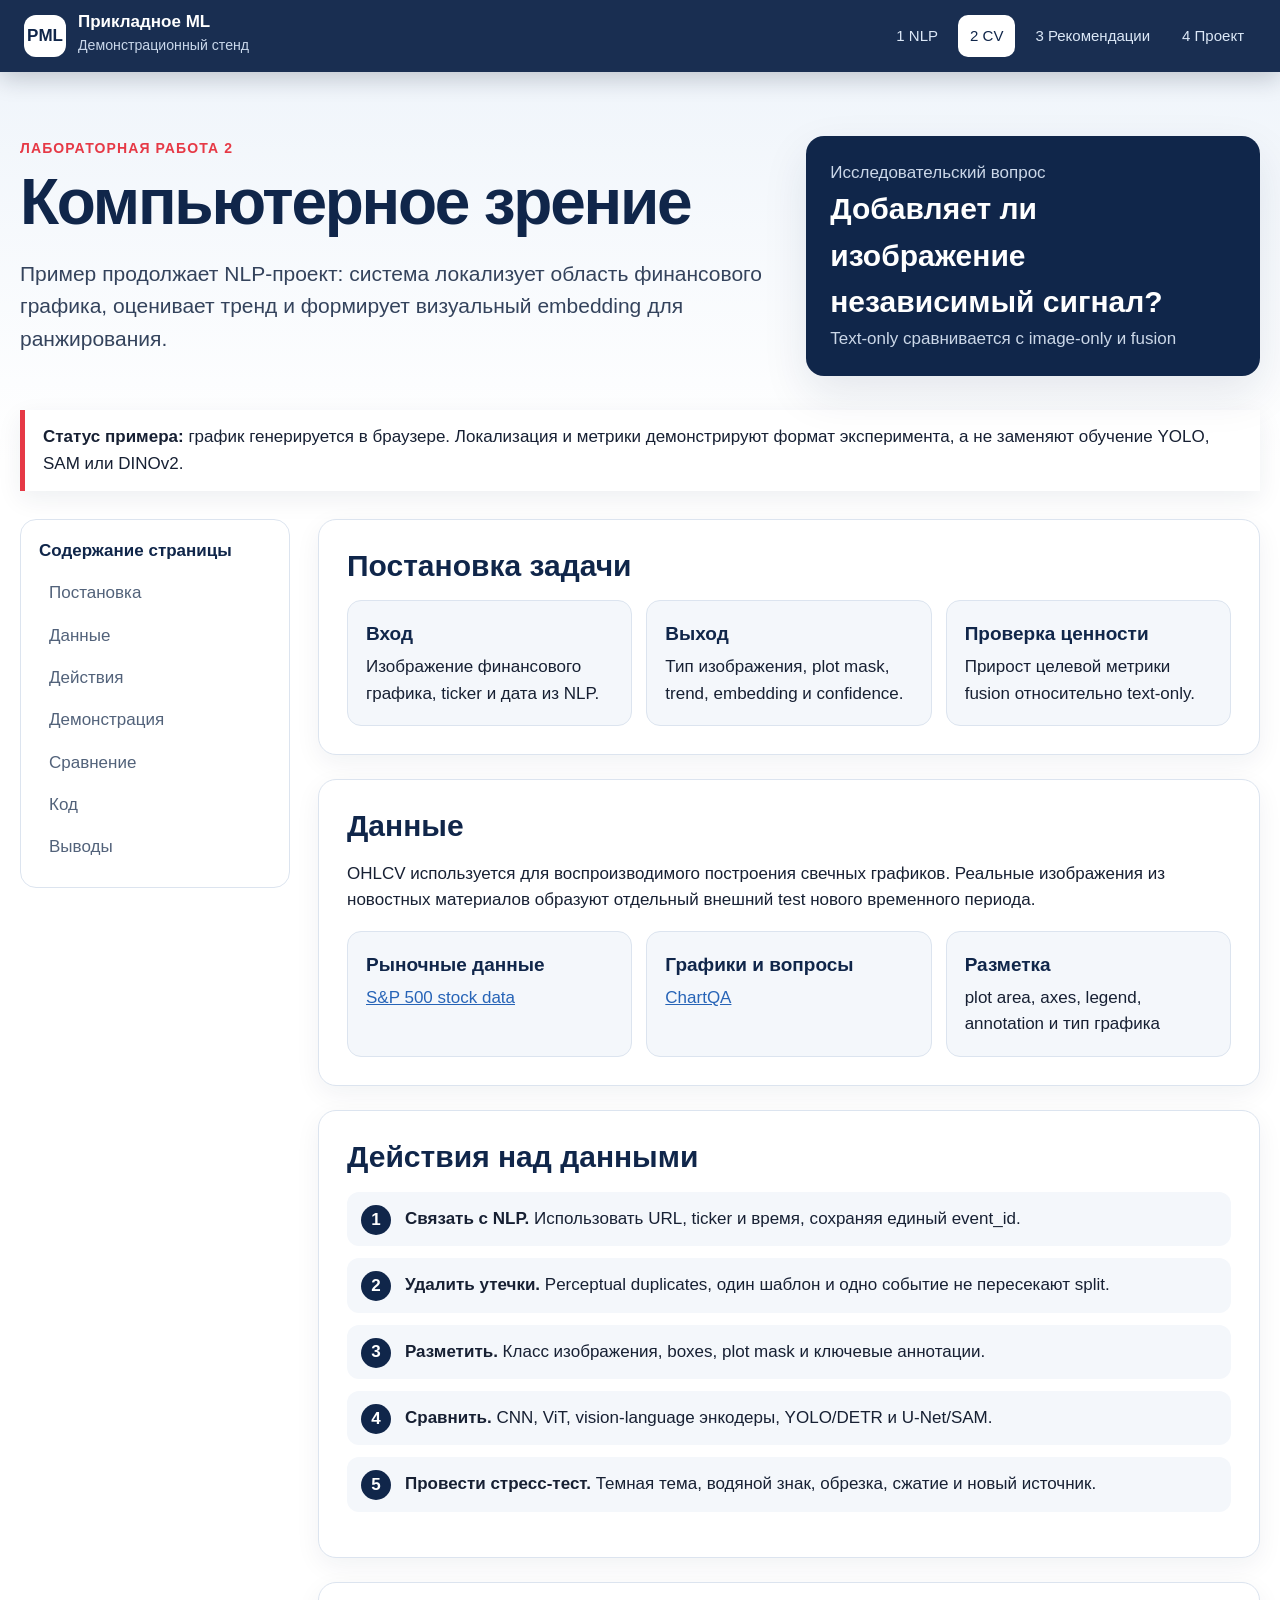
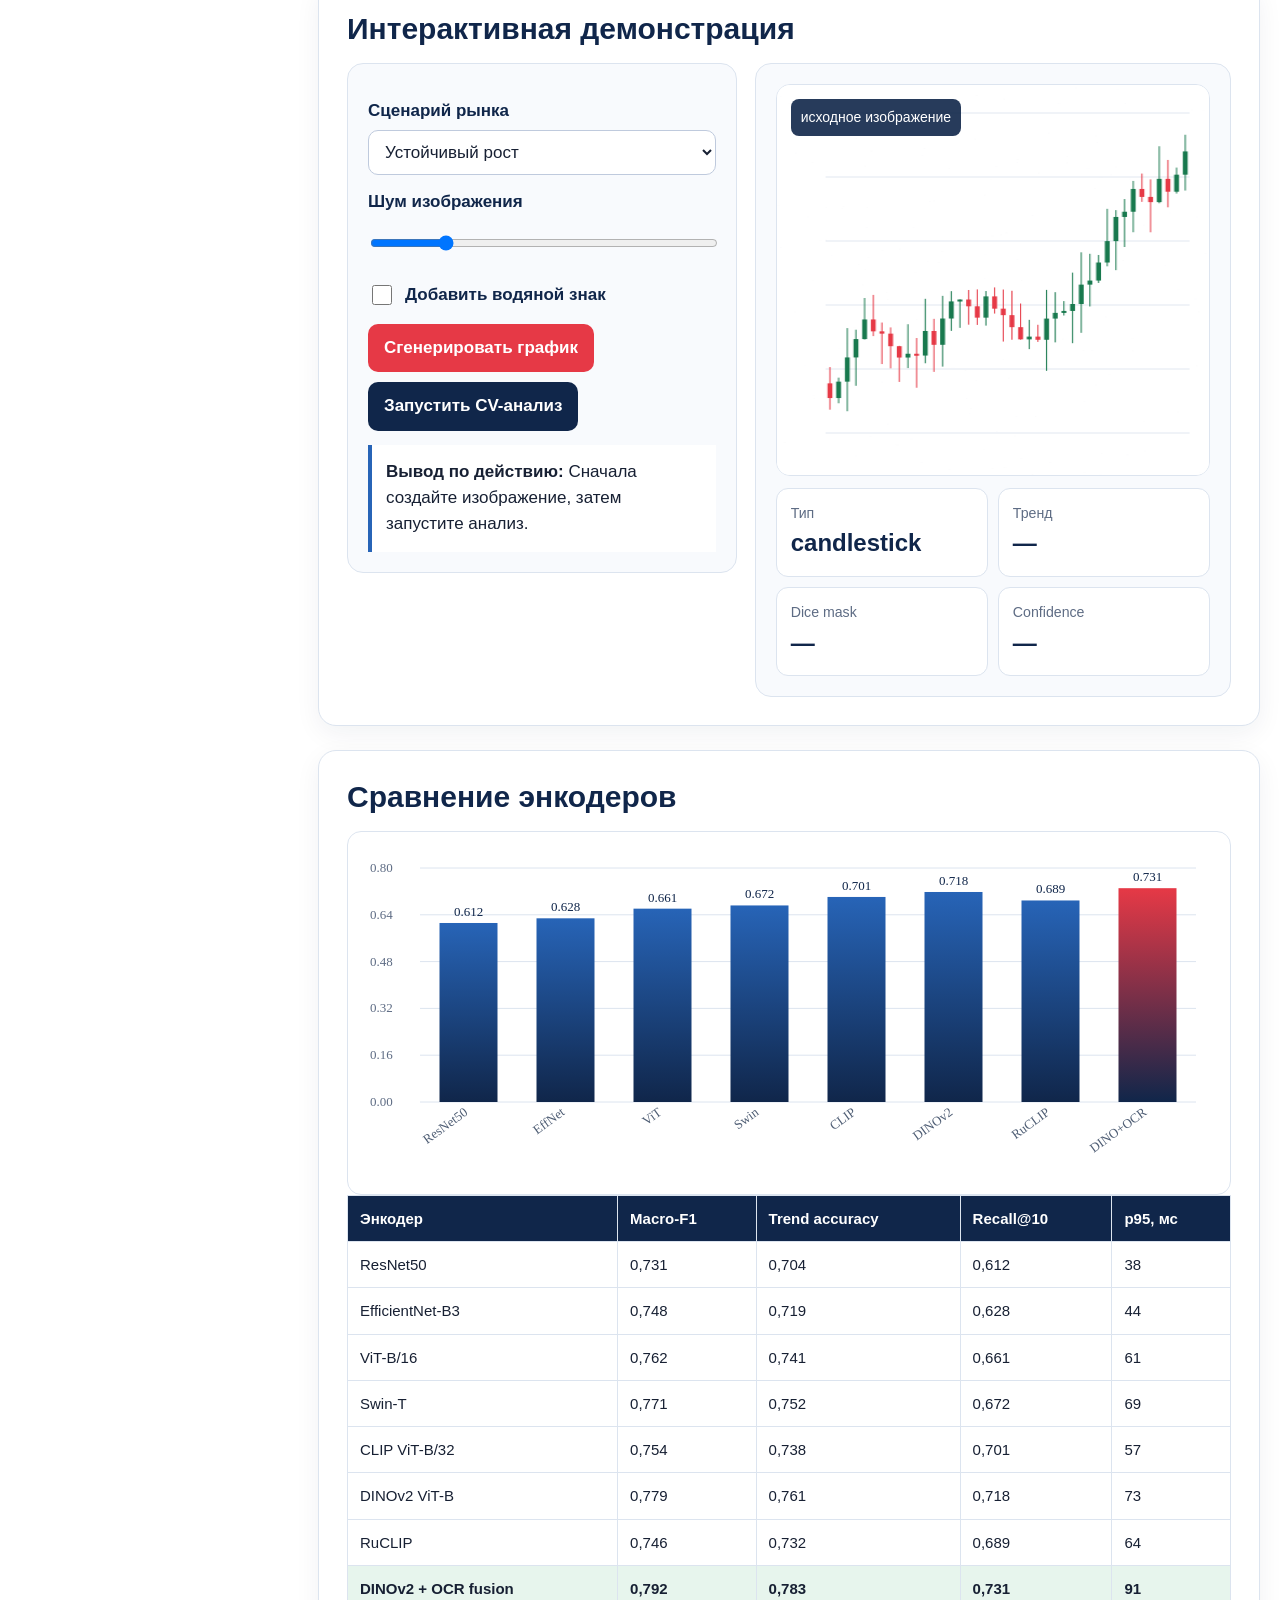
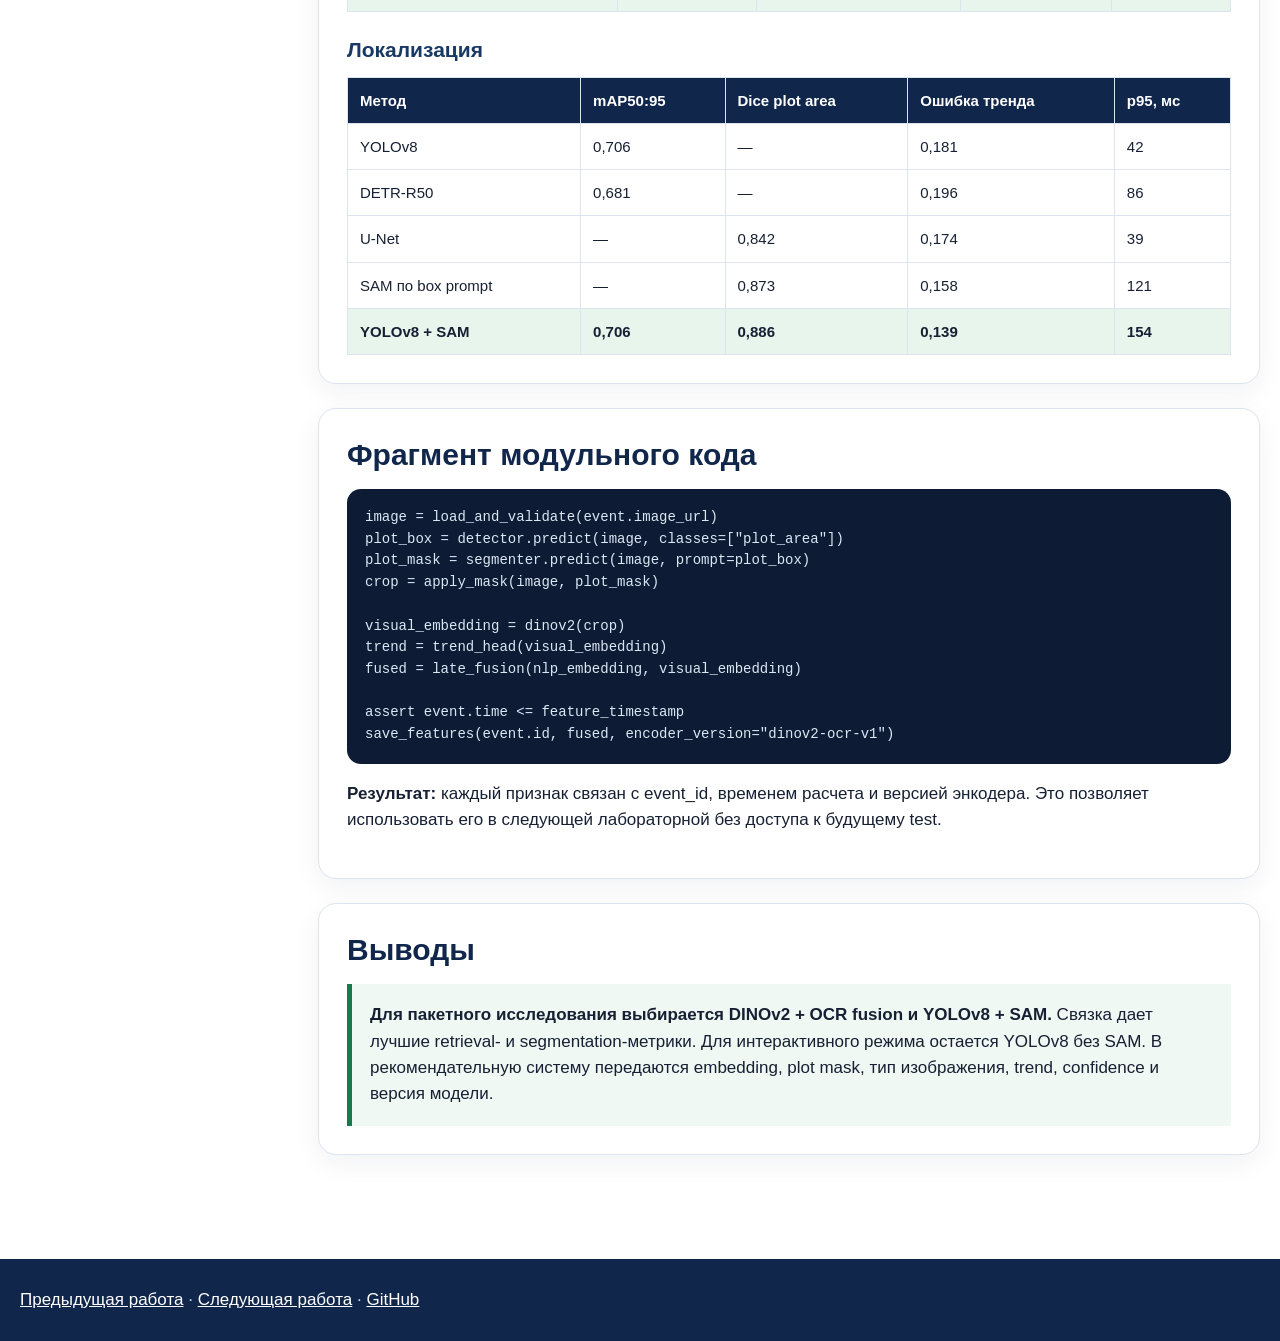
==== lab2-cv.html @ 17f24d62 "Create PML laboratory demos and NLP lecture deck" ====
<!doctype html><html lang="ru"><head><meta charset="utf-8"><meta name="viewport" content="width=device-width,initial-scale=1"><title>Лабораторная работа 2 — компьютерное зрение</title><link rel="icon" href="favicon.svg"><link rel="stylesheet" href="styles.css"></head><body>
<header class="topbar"><a class="brand" href="index.html"><span class="brand-mark">PML</span><span><strong>Прикладное ML</strong><small>Демонстрационный стенд</small></span></a><nav class="nav"><a href="lab1-nlp.html">1 NLP</a><a aria-current="page" href="lab2-cv.html">2 CV</a><a href="lab3-recsys.html">3 Рекомендации</a><a href="lab4-project.html">4 Проект</a></nav></header>
<div class="wrap"><section class="hero"><div><div class="eyebrow">Лабораторная работа 2</div><h1>Компьютерное зрение</h1><p class="lead">Пример продолжает NLP-проект: система локализует область финансового графика, оценивает тренд и формирует визуальный embedding для ранжирования.</p></div><aside class="hero-meta"><span>Исследовательский вопрос</span><b>Добавляет ли изображение независимый сигнал?</b><span>Text-only сравнивается с image-only и fusion</span></aside></section><div class="notice"><b>Статус примера:</b> график генерируется в браузере. Локализация и метрики демонстрируют формат эксперимента, а не заменяют обучение YOLO, SAM или DINOv2.</div>
<div class="page-grid"><aside class="toc"><strong>Содержание страницы</strong><a href="#task">Постановка</a><a href="#data">Данные</a><a href="#actions">Действия</a><a href="#demo">Демонстрация</a><a href="#models">Сравнение</a><a href="#code">Код</a><a href="#conclusion">Выводы</a></aside><main>
<section id="task"><h2>Постановка задачи</h2><div class="cards"><div class="card"><strong>Вход</strong>Изображение финансового графика, ticker и дата из NLP.</div><div class="card"><strong>Выход</strong>Тип изображения, plot mask, trend, embedding и confidence.</div><div class="card"><strong>Проверка ценности</strong>Прирост целевой метрики fusion относительно text-only.</div></div></section>
<section id="data"><h2>Данные</h2><p>OHLCV используется для воспроизводимого построения свечных графиков. Реальные изображения из новостных материалов образуют отдельный внешний test нового временного периода.</p><div class="cards"><div class="card"><strong>Рыночные данные</strong><a href="https://www.kaggle.com/datasets/camnugent/sandp500">S&amp;P 500 stock data</a></div><div class="card"><strong>Графики и вопросы</strong><a href="https://github.com/vis-nlp/ChartQA">ChartQA</a></div><div class="card"><strong>Разметка</strong>plot area, axes, legend, annotation и тип графика</div></div></section>
<section id="actions"><h2>Действия над данными</h2><ol class="step-list"><li><b>Связать с NLP.</b> Использовать URL, ticker и время, сохраняя единый event_id.</li><li><b>Удалить утечки.</b> Perceptual duplicates, один шаблон и одно событие не пересекают split.</li><li><b>Разметить.</b> Класс изображения, boxes, plot mask и ключевые аннотации.</li><li><b>Сравнить.</b> CNN, ViT, vision-language энкодеры, YOLO/DETR и U-Net/SAM.</li><li><b>Провести стресс-тест.</b> Темная тема, водяной знак, обрезка, сжатие и новый источник.</li></ol></section>
<section id="demo"><h2>Интерактивная демонстрация</h2><div class="demo"><div class="control-panel"><label for="chartPattern">Сценарий рынка</label><select id="chartPattern"><option value="bull">Устойчивый рост</option><option value="shock">Новостной шок</option><option value="flat">Боковой рынок</option></select><label for="noise">Шум изображения</label><input id="noise" type="range" min="0" max="100" value="18"><label class="checkline"><input id="watermark" type="checkbox"> Добавить водяной знак</label><div class="button-row"><button class="primary" id="generateChart">Сгенерировать график</button><button class="secondary" id="runVision">Запустить CV-анализ</button></div><div class="explanation"><b>Вывод по действию:</b> <span id="cvActionConclusion">Сначала создайте изображение, затем запустите анализ.</span></div></div><div class="result-panel"><div class="canvas-shell"><canvas id="marketCanvas"></canvas><span class="overlay-note" id="visionStatus">исходное изображение</span></div><div class="result-grid" style="margin-top:12px"><div class="metric"><small>Тип</small><b id="imageType">candlestick</b></div><div class="metric"><small>Тренд</small><b id="trendOut">—</b></div><div class="metric"><small>Dice mask</small><b id="diceOut">—</b></div><div class="metric"><small>Confidence</small><b id="cvConfidence">—</b></div></div></div></div></section>
<section id="models"><h2>Сравнение энкодеров</h2><div class="chart-wrap"><canvas id="cvChart"></canvas></div><div class="table-scroll"><table><thead><tr><th>Энкодер</th><th>Macro-F1</th><th>Trend accuracy</th><th>Recall@10</th><th>p95, мс</th></tr></thead><tbody><tr><td>ResNet50</td><td>0,731</td><td>0,704</td><td>0,612</td><td>38</td></tr><tr><td>EfficientNet-B3</td><td>0,748</td><td>0,719</td><td>0,628</td><td>44</td></tr><tr><td>ViT-B/16</td><td>0,762</td><td>0,741</td><td>0,661</td><td>61</td></tr><tr><td>Swin-T</td><td>0,771</td><td>0,752</td><td>0,672</td><td>69</td></tr><tr><td>CLIP ViT-B/32</td><td>0,754</td><td>0,738</td><td>0,701</td><td>57</td></tr><tr><td>DINOv2 ViT-B</td><td>0,779</td><td>0,761</td><td>0,718</td><td>73</td></tr><tr><td>RuCLIP</td><td>0,746</td><td>0,732</td><td>0,689</td><td>64</td></tr><tr class="best"><td>DINOv2 + OCR fusion</td><td>0,792</td><td>0,783</td><td>0,731</td><td>91</td></tr></tbody></table></div><h3>Локализация</h3><div class="table-scroll"><table><thead><tr><th>Метод</th><th>mAP50:95</th><th>Dice plot area</th><th>Ошибка тренда</th><th>p95, мс</th></tr></thead><tbody><tr><td>YOLOv8</td><td>0,706</td><td>—</td><td>0,181</td><td>42</td></tr><tr><td>DETR-R50</td><td>0,681</td><td>—</td><td>0,196</td><td>86</td></tr><tr><td>U-Net</td><td>—</td><td>0,842</td><td>0,174</td><td>39</td></tr><tr><td>SAM по box prompt</td><td>—</td><td>0,873</td><td>0,158</td><td>121</td></tr><tr class="best"><td>YOLOv8 + SAM</td><td>0,706</td><td>0,886</td><td>0,139</td><td>154</td></tr></tbody></table></div></section>
<section id="code"><h2>Фрагмент модульного кода</h2><pre class="code">image = load_and_validate(event.image_url)
plot_box = detector.predict(image, classes=["plot_area"])
plot_mask = segmenter.predict(image, prompt=plot_box)
crop = apply_mask(image, plot_mask)

visual_embedding = dinov2(crop)
trend = trend_head(visual_embedding)
fused = late_fusion(nlp_embedding, visual_embedding)

assert event.time &lt;= feature_timestamp
save_features(event.id, fused, encoder_version="dinov2-ocr-v1")</pre><p><b>Результат:</b> каждый признак связан с event_id, временем расчета и версией энкодера. Это позволяет использовать его в следующей лабораторной без доступа к будущему test.</p></section>
<section id="conclusion"><h2>Выводы</h2><div class="conclusion"><b>Для пакетного исследования выбирается DINOv2 + OCR fusion и YOLOv8 + SAM.</b> Связка дает лучшие retrieval- и segmentation-метрики. Для интерактивного режима остается YOLOv8 без SAM. В рекомендательную систему передаются embedding, plot mask, тип изображения, trend, confidence и версия модели.</div></section>
</main></div></div><footer class="footer"><a href="lab1-nlp.html">Предыдущая работа</a> · <a href="lab3-recsys.html">Следующая работа</a> · <a href="https://github.com/PetrNikitin20/PML">GitHub</a></footer><script src="common.js"></script><script src="lab2.js"></script></body></html>
---- styles.css ----
:root {
  --navy: #10264a;
  --navy-2: #193965;
  --blue: #2764b7;
  --red: #e63946;
  --ink: #172033;
  --muted: #5e6c84;
  --line: #dce4ef;
  --paper: #ffffff;
  --soft: #f4f7fb;
  --success: #18794e;
  --warning: #a15c00;
  --radius: 18px;
  --shadow: 0 18px 45px rgba(16, 38, 74, .10);
}
* { box-sizing: border-box; }
html { scroll-behavior: smooth; }
body {
  margin: 0;
  color: var(--ink);
  background: linear-gradient(180deg, #edf3fa 0, #fff 460px);
  font-family: "Segoe UI", Arial, sans-serif;
  font-size: 17px;
  line-height: 1.55;
}
a { color: var(--blue); }
button, select, textarea, input { font: inherit; }
.topbar {
  position: sticky; top: 0; z-index: 30;
  display: flex; align-items: center; gap: 24px;
  min-height: 72px; padding: 10px max(24px, calc((100vw - 1240px)/2));
  background: rgba(16, 38, 74, .96); color: #fff;
  box-shadow: 0 6px 24px rgba(7, 21, 43, .22);
  backdrop-filter: blur(10px);
}
.brand { display: flex; align-items: center; gap: 12px; min-width: 230px; color: #fff; text-decoration: none; }
.brand-mark { display:grid; place-items:center; width:42px; height:42px; border-radius:12px; background:#fff; color:var(--navy); font-weight:800; }
.brand strong { display:block; line-height:1.1; }
.brand small { color:#c9d7ea; }
.nav { display:flex; gap:8px; flex-wrap:wrap; margin-left:auto; }
.nav a { color:#dce8f7; text-decoration:none; padding:9px 12px; border-radius:10px; font-size:15px; }
.nav a:hover, .nav a[aria-current="page"] { background:#fff; color:var(--navy); }
.wrap { width:min(1240px, calc(100% - 36px)); margin:0 auto; }
.hero { padding:64px 0 34px; display:grid; grid-template-columns: 1.25fr .75fr; gap:30px; align-items:end; }
.eyebrow { font-size:14px; font-weight:800; color:var(--red); letter-spacing:.08em; text-transform:uppercase; }
h1 { margin:10px 0 16px; color:var(--navy); font-size:clamp(38px, 5vw, 64px); line-height:1.05; letter-spacing:-.035em; }
.lead { max-width:780px; font-size:21px; color:#34435c; }
.hero-meta { background:var(--navy); color:#fff; padding:24px; border-radius:var(--radius); box-shadow:var(--shadow); }
.hero-meta b { display:block; font-size:30px; }
.hero-meta span { color:#cbd7e8; }
.notice { margin:0 0 28px; padding:14px 18px; border-left:5px solid var(--red); background:#fff; box-shadow:0 8px 24px rgba(16,38,74,.07); }
.page-grid { display:grid; grid-template-columns: 270px minmax(0,1fr); gap:28px; align-items:start; padding-bottom:80px; }
.toc { position:sticky; top:94px; padding:18px; background:#fff; border:1px solid var(--line); border-radius:16px; }
.toc strong { display:block; margin-bottom:8px; color:var(--navy); }
.toc a { display:block; padding:8px 10px; color:#52627a; text-decoration:none; border-radius:8px; }
.toc a:hover { background:var(--soft); color:var(--navy); }
main section { scroll-margin-top:94px; margin-bottom:24px; padding:28px; background:var(--paper); border:1px solid var(--line); border-radius:var(--radius); box-shadow:0 8px 26px rgba(16,38,74,.06); }
h2 { margin:0 0 16px; color:var(--navy); font-size:30px; line-height:1.2; }
h3 { margin:22px 0 10px; color:var(--navy-2); font-size:21px; }
.cards { display:grid; grid-template-columns:repeat(3,1fr); gap:14px; }
.card { padding:18px; border:1px solid var(--line); border-radius:14px; background:var(--soft); }
.card strong { display:block; margin-bottom:6px; color:var(--navy); font-size:19px; }
.step-list { counter-reset:step; display:grid; gap:12px; padding:0; list-style:none; }
.step-list li { position:relative; padding:14px 14px 14px 58px; background:var(--soft); border-radius:12px; }
.step-list li::before { counter-increment:step; content:counter(step); position:absolute; left:14px; top:13px; width:30px; height:30px; border-radius:50%; display:grid; place-items:center; background:var(--navy); color:#fff; font-weight:800; }
.demo { display:grid; grid-template-columns: .9fr 1.1fr; gap:18px; align-items:start; }
.control-panel, .result-panel { padding:20px; border-radius:16px; border:1px solid var(--line); background:#f8fafd; }
label { display:block; margin:14px 0 6px; color:var(--navy); font-weight:700; }
textarea, select, input[type="number"], input[type="range"] { width:100%; padding:11px 12px; border:1px solid #bfcadd; border-radius:10px; background:#fff; color:var(--ink); }
textarea { min-height:150px; resize:vertical; }
.button-row { display:flex; gap:10px; flex-wrap:wrap; margin-top:16px; }
button, .button { border:0; border-radius:10px; padding:11px 16px; cursor:pointer; text-decoration:none; font-weight:750; }
.primary { background:var(--red); color:#fff; }
.secondary { background:var(--navy); color:#fff; }
.ghost { background:#e8eef7; color:var(--navy); }
button:hover { filter:brightness(.96); transform:translateY(-1px); }
.result-grid { display:grid; grid-template-columns:repeat(2,1fr); gap:10px; }
.metric { padding:14px; border-radius:12px; background:#fff; border:1px solid var(--line); }
.metric small { display:block; color:var(--muted); }
.metric b { font-size:24px; color:var(--navy); }
.tag { display:inline-block; padding:4px 9px; margin:3px 4px 3px 0; border-radius:999px; background:#dfeaf8; color:#183b6b; font-size:14px; font-weight:700; }
.tag.positive { background:#dff4e8; color:#176b47; }
.tag.negative { background:#fde4e6; color:#a42632; }
.tag.neutral { background:#eceff4; color:#566071; }
.explanation { margin-top:14px; padding:14px; border-left:4px solid var(--blue); background:#fff; }
.chart-wrap { position:relative; min-height:320px; padding:16px; border:1px solid var(--line); border-radius:14px; background:#fff; overflow:hidden; }
canvas { display:block; width:100%; height:auto; }
.table-scroll { overflow-x:auto; }
table { width:100%; border-collapse:collapse; background:#fff; font-size:15px; }
th, td { padding:11px 12px; border:1px solid var(--line); text-align:left; vertical-align:middle; }
th { background:var(--navy); color:#fff; }
tr.best td { background:#e7f5ed; font-weight:700; }
.code { overflow:auto; padding:18px; border-radius:14px; background:#0d1c34; color:#dce7f5; font:14px/1.55 Consolas, monospace; white-space:pre; }
.pipeline { display:grid; grid-template-columns:repeat(4,1fr); gap:12px; }
.pipe-node { position:relative; padding:18px; border-radius:14px; background:#eaf1fa; border:1px solid #cddbef; color:var(--navy); }
.pipe-node + .pipe-node::before { content:""; position:absolute; left:-13px; top:50%; width:13px; height:2px; background:var(--red); }
.score-bar { margin:12px 0; }
.score-row { display:flex; justify-content:space-between; gap:12px; font-size:14px; }
.bar { height:12px; border-radius:99px; background:#e2e8f1; overflow:hidden; }
.bar > span { display:block; height:100%; background:linear-gradient(90deg,var(--blue),var(--red)); border-radius:inherit; }
.checkline { display:flex; gap:10px; align-items:center; margin:10px 0; }
.checkline input { width:20px; height:20px; }
.footer { padding:28px max(18px, calc((100vw - 1240px)/2)); background:var(--navy); color:#c9d7ea; }
.footer a { color:#fff; }
.lab-grid { display:grid; grid-template-columns:repeat(2,1fr); gap:18px; padding:36px 0 80px; }
.lab-link { display:block; min-height:240px; padding:28px; border-radius:20px; background:#fff; color:inherit; text-decoration:none; border:1px solid var(--line); box-shadow:var(--shadow); transition:.2s; }
.lab-link:hover { transform:translateY(-4px); border-color:#9eb8da; }
.lab-link .number { color:var(--red); font-size:44px; font-weight:900; }
.lab-link h2 { margin:8px 0; }
.lab-link p { color:var(--muted); }
.legend { display:flex; flex-wrap:wrap; gap:12px; margin:10px 0; font-size:14px; color:var(--muted); }
.legend span::before { content:""; display:inline-block; width:10px; height:10px; margin-right:6px; border-radius:3px; background:var(--blue); }
.legend .red::before { background:var(--red); }
.legend .gray::before { background:#9aa8ba; }
.canvas-shell { position:relative; border-radius:14px; overflow:hidden; background:#fff; border:1px solid var(--line); }
.canvas-shell canvas { width:100%; }
.overlay-note { position:absolute; left:14px; top:14px; padding:8px 10px; border-radius:8px; background:rgba(16,38,74,.90); color:#fff; font-size:14px; }
.conclusion { padding:18px; border-left:5px solid var(--success); background:#eff8f3; }
@media (max-width: 960px) {
  .hero, .demo, .page-grid { grid-template-columns:1fr; }
  .toc { position:static; }
  .cards, .pipeline { grid-template-columns:1fr 1fr; }
}
@media (max-width: 650px) {
  body { font-size:16px; }
  .topbar { position:static; display:block; }
  .nav { margin-top:10px; }
  .nav a { padding:7px 8px; font-size:14px; }
  .hero { padding-top:36px; }
  .cards, .pipeline, .lab-grid, .result-grid { grid-template-columns:1fr; }
  main section { padding:20px; }
  h2 { font-size:26px; }
}
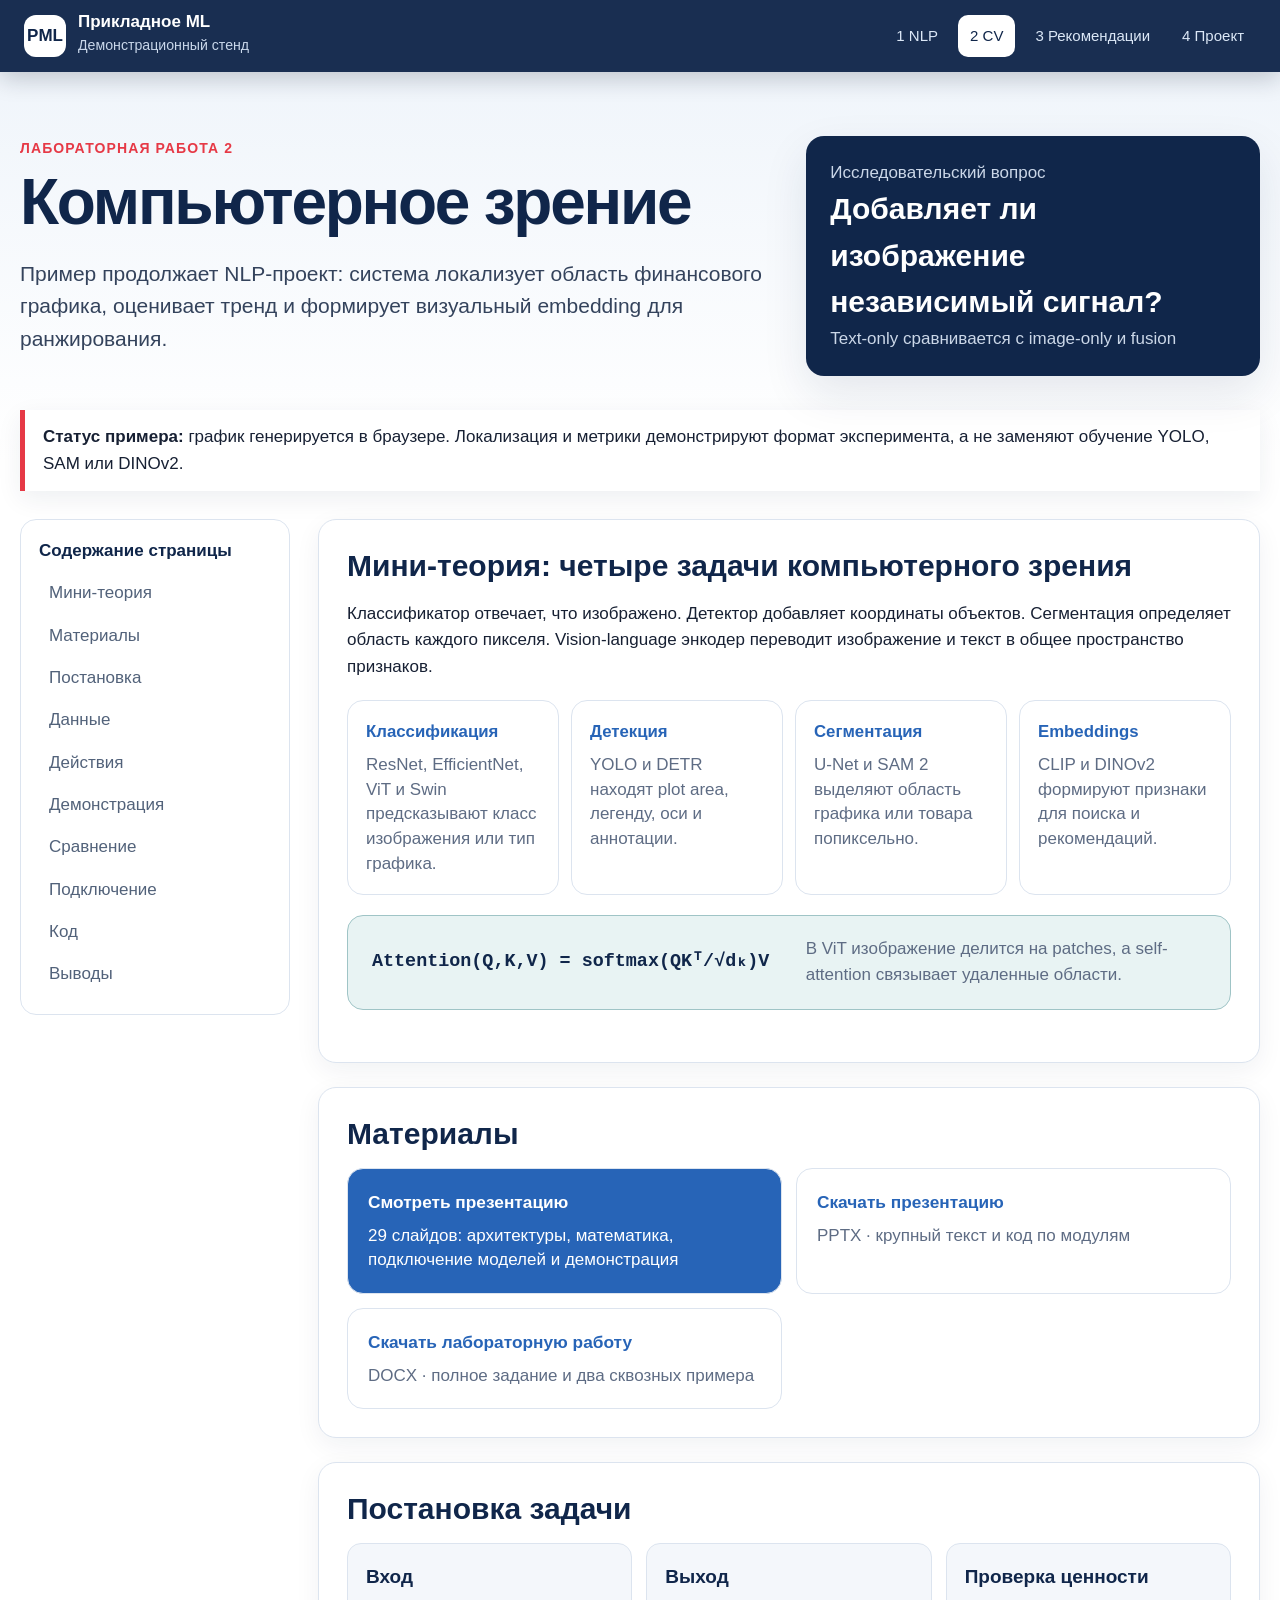
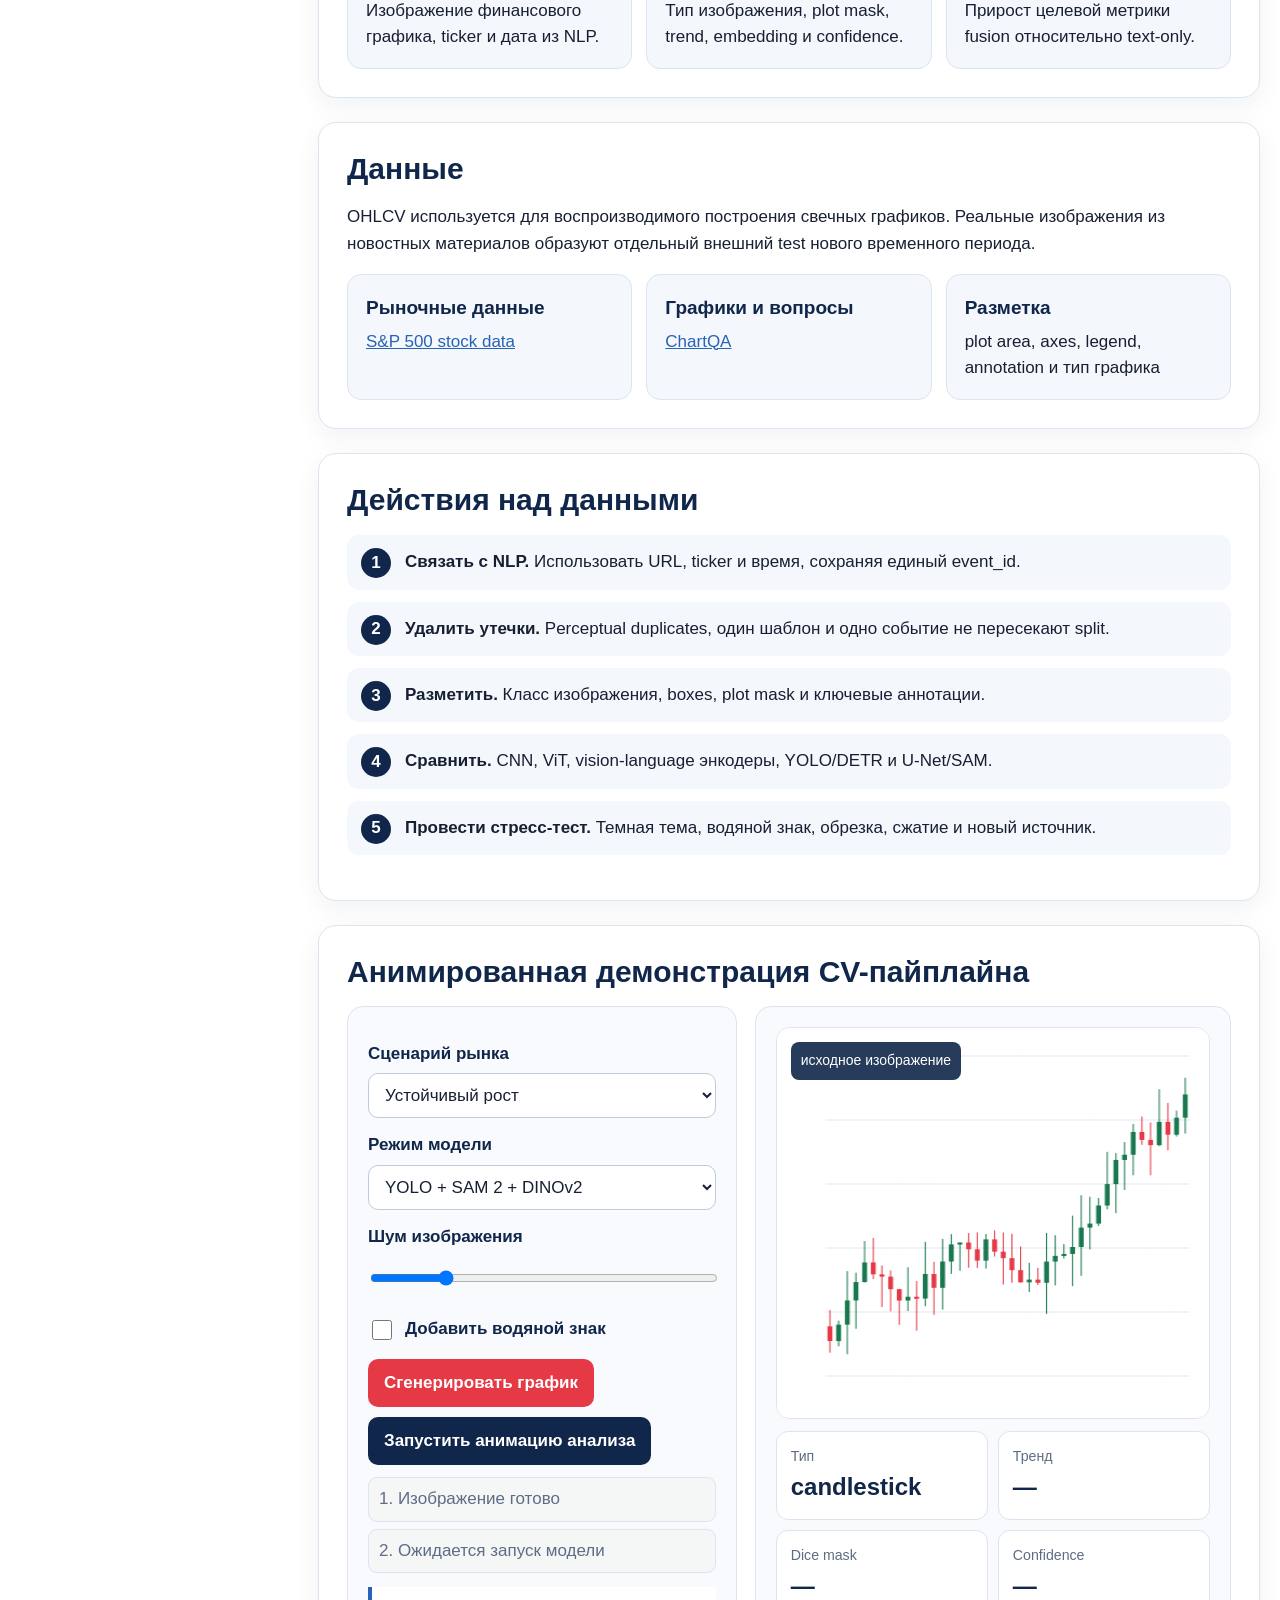
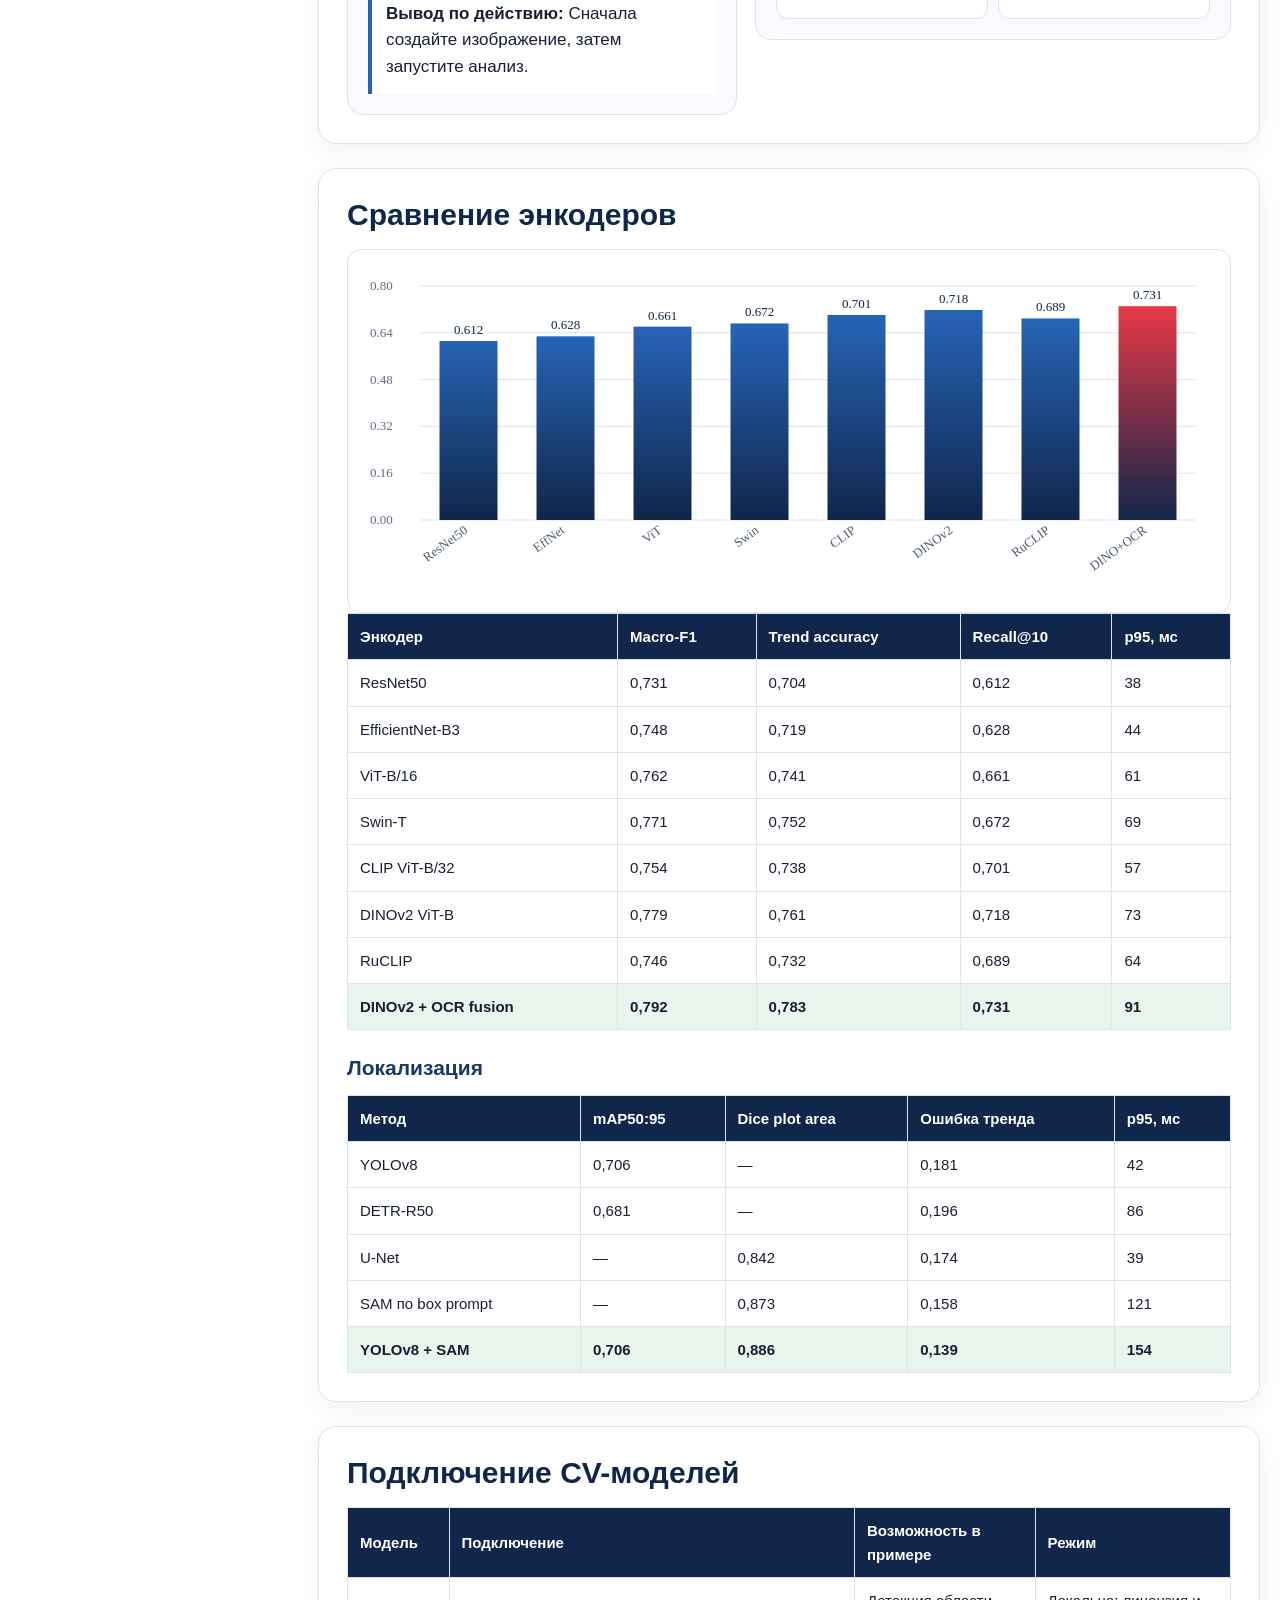
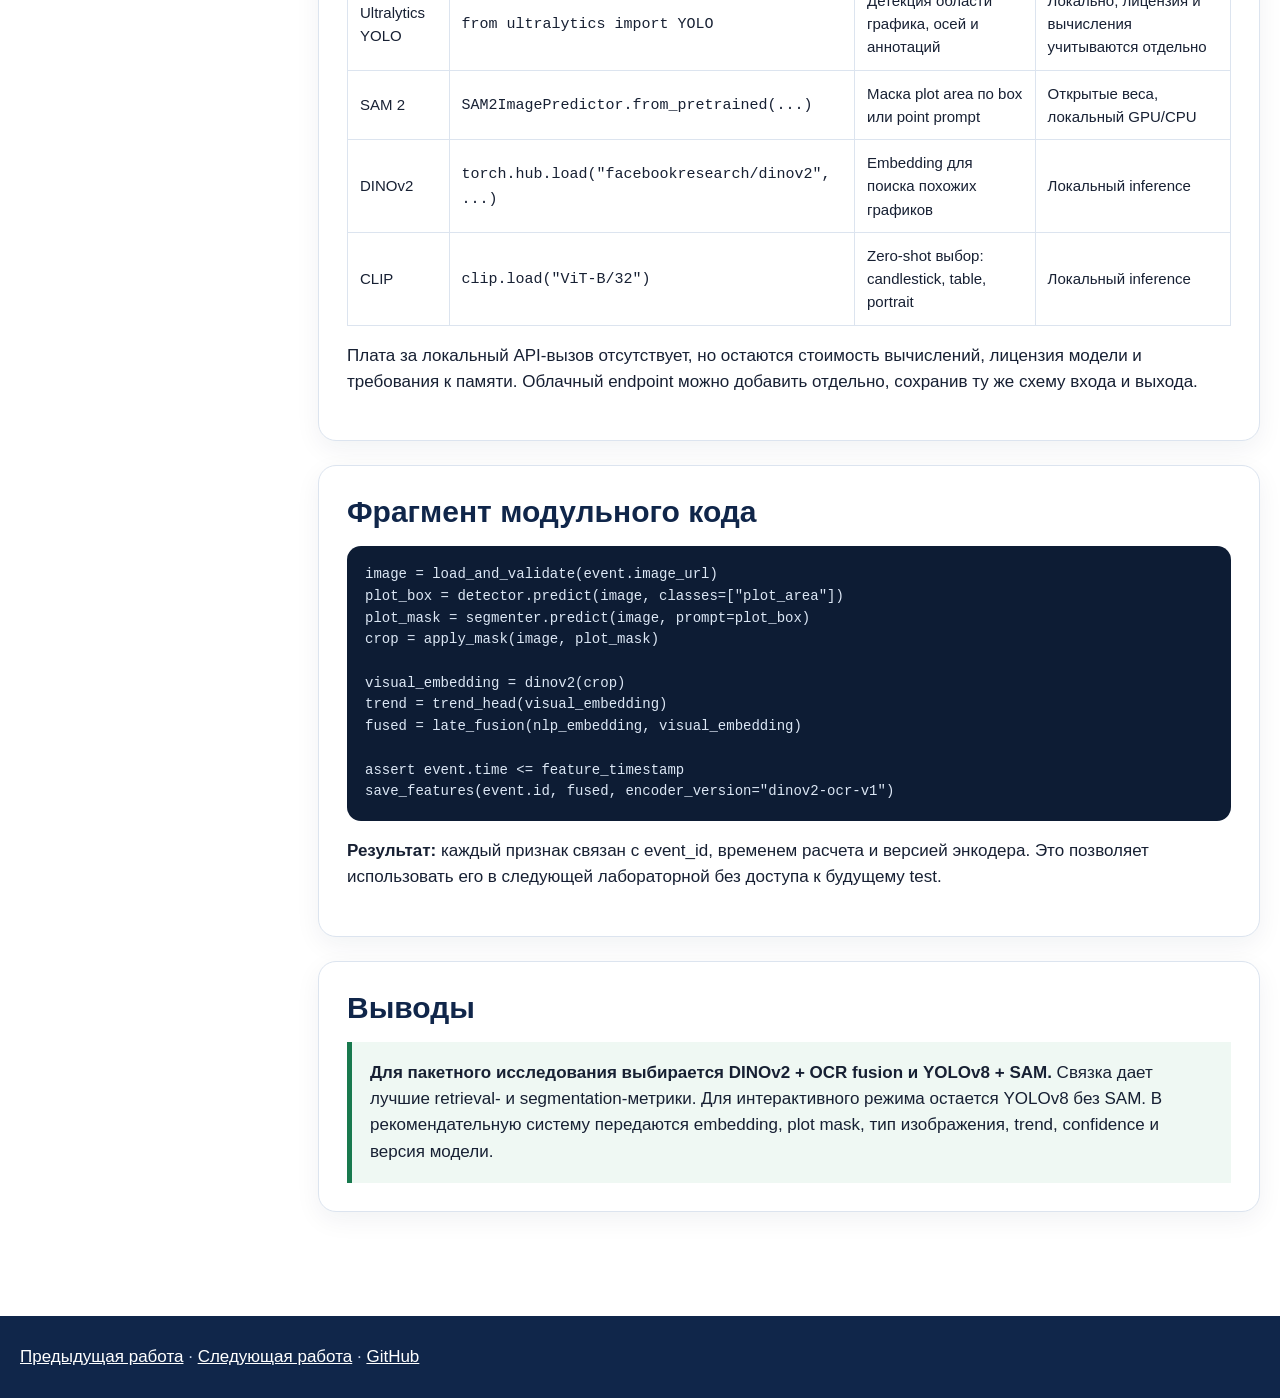
==== commit 167bcbe1: "Add labs 2-4 presentations and interactive materials" ====
--- a/lab2-cv.html
+++ b/lab2-cv.html
@@ -1,12 +1,15 @@
 <!doctype html><html lang="ru"><head><meta charset="utf-8"><meta name="viewport" content="width=device-width,initial-scale=1"><title>Лабораторная работа 2 — компьютерное зрение</title><link rel="icon" href="favicon.svg"><link rel="stylesheet" href="styles.css"></head><body>
 <header class="topbar"><a class="brand" href="index.html"><span class="brand-mark">PML</span><span><strong>Прикладное ML</strong><small>Демонстрационный стенд</small></span></a><nav class="nav"><a href="lab1-nlp.html">1 NLP</a><a aria-current="page" href="lab2-cv.html">2 CV</a><a href="lab3-recsys.html">3 Рекомендации</a><a href="lab4-project.html">4 Проект</a></nav></header>
 <div class="wrap"><section class="hero"><div><div class="eyebrow">Лабораторная работа 2</div><h1>Компьютерное зрение</h1><p class="lead">Пример продолжает NLP-проект: система локализует область финансового графика, оценивает тренд и формирует визуальный embedding для ранжирования.</p></div><aside class="hero-meta"><span>Исследовательский вопрос</span><b>Добавляет ли изображение независимый сигнал?</b><span>Text-only сравнивается с image-only и fusion</span></aside></section><div class="notice"><b>Статус примера:</b> график генерируется в браузере. Локализация и метрики демонстрируют формат эксперимента, а не заменяют обучение YOLO, SAM или DINOv2.</div>
-<div class="page-grid"><aside class="toc"><strong>Содержание страницы</strong><a href="#task">Постановка</a><a href="#data">Данные</a><a href="#actions">Действия</a><a href="#demo">Демонстрация</a><a href="#models">Сравнение</a><a href="#code">Код</a><a href="#conclusion">Выводы</a></aside><main>
+<div class="page-grid"><aside class="toc"><strong>Содержание страницы</strong><a href="#theory">Мини-теория</a><a href="#materials">Материалы</a><a href="#task">Постановка</a><a href="#data">Данные</a><a href="#actions">Действия</a><a href="#demo">Демонстрация</a><a href="#models">Сравнение</a><a href="#connections">Подключение</a><a href="#code">Код</a><a href="#conclusion">Выводы</a></aside><main>
+<section id="theory"><h2>Мини-теория: четыре задачи компьютерного зрения</h2><p>Классификатор отвечает, что изображено. Детектор добавляет координаты объектов. Сегментация определяет область каждого пикселя. Vision-language энкодер переводит изображение и текст в общее пространство признаков.</p><div class="theory-flow"><div><b>Классификация</b><span>ResNet, EfficientNet, ViT и Swin предсказывают класс изображения или тип графика.</span></div><div><b>Детекция</b><span>YOLO и DETR находят plot area, легенду, оси и аннотации.</span></div><div><b>Сегментация</b><span>U-Net и SAM 2 выделяют область графика или товара попиксельно.</span></div><div><b>Embeddings</b><span>CLIP и DINOv2 формируют признаки для поиска и рекомендаций.</span></div></div><div class="formula-card"><code>Attention(Q,K,V) = softmax(QKᵀ/√dₖ)V</code><span>В ViT изображение делится на patches, а self-attention связывает удаленные области.</span></div></section>
+<section id="materials"><h2>Материалы</h2><div class="download-grid"><a class="download-card primary-download" href="presentation.html?deck=cv"><b>Смотреть презентацию</b><span>29 слайдов: архитектуры, математика, подключение моделей и демонстрация</span></a><a class="download-card" href="materials/ПЗМО_Лабораторная_2_CV_теория_модели_демонстрация.pptx" download><b>Скачать презентацию</b><span>PPTX · крупный текст и код по модулям</span></a><a class="download-card" href="materials/Лабораторная_работа_2_Компьютерное_зрение.docx" download><b>Скачать лабораторную работу</b><span>DOCX · полное задание и два сквозных примера</span></a></div></section>
 <section id="task"><h2>Постановка задачи</h2><div class="cards"><div class="card"><strong>Вход</strong>Изображение финансового графика, ticker и дата из NLP.</div><div class="card"><strong>Выход</strong>Тип изображения, plot mask, trend, embedding и confidence.</div><div class="card"><strong>Проверка ценности</strong>Прирост целевой метрики fusion относительно text-only.</div></div></section>
 <section id="data"><h2>Данные</h2><p>OHLCV используется для воспроизводимого построения свечных графиков. Реальные изображения из новостных материалов образуют отдельный внешний test нового временного периода.</p><div class="cards"><div class="card"><strong>Рыночные данные</strong><a href="https://www.kaggle.com/datasets/camnugent/sandp500">S&amp;P 500 stock data</a></div><div class="card"><strong>Графики и вопросы</strong><a href="https://github.com/vis-nlp/ChartQA">ChartQA</a></div><div class="card"><strong>Разметка</strong>plot area, axes, legend, annotation и тип графика</div></div></section>
 <section id="actions"><h2>Действия над данными</h2><ol class="step-list"><li><b>Связать с NLP.</b> Использовать URL, ticker и время, сохраняя единый event_id.</li><li><b>Удалить утечки.</b> Perceptual duplicates, один шаблон и одно событие не пересекают split.</li><li><b>Разметить.</b> Класс изображения, boxes, plot mask и ключевые аннотации.</li><li><b>Сравнить.</b> CNN, ViT, vision-language энкодеры, YOLO/DETR и U-Net/SAM.</li><li><b>Провести стресс-тест.</b> Темная тема, водяной знак, обрезка, сжатие и новый источник.</li></ol></section>
-<section id="demo"><h2>Интерактивная демонстрация</h2><div class="demo"><div class="control-panel"><label for="chartPattern">Сценарий рынка</label><select id="chartPattern"><option value="bull">Устойчивый рост</option><option value="shock">Новостной шок</option><option value="flat">Боковой рынок</option></select><label for="noise">Шум изображения</label><input id="noise" type="range" min="0" max="100" value="18"><label class="checkline"><input id="watermark" type="checkbox"> Добавить водяной знак</label><div class="button-row"><button class="primary" id="generateChart">Сгенерировать график</button><button class="secondary" id="runVision">Запустить CV-анализ</button></div><div class="explanation"><b>Вывод по действию:</b> <span id="cvActionConclusion">Сначала создайте изображение, затем запустите анализ.</span></div></div><div class="result-panel"><div class="canvas-shell"><canvas id="marketCanvas"></canvas><span class="overlay-note" id="visionStatus">исходное изображение</span></div><div class="result-grid" style="margin-top:12px"><div class="metric"><small>Тип</small><b id="imageType">candlestick</b></div><div class="metric"><small>Тренд</small><b id="trendOut">—</b></div><div class="metric"><small>Dice mask</small><b id="diceOut">—</b></div><div class="metric"><small>Confidence</small><b id="cvConfidence">—</b></div></div></div></div></section>
+<section id="demo"><h2>Анимированная демонстрация CV-пайплайна</h2><div class="demo"><div class="control-panel"><label for="chartPattern">Сценарий рынка</label><select id="chartPattern"><option value="bull">Устойчивый рост</option><option value="shock">Новостной шок</option><option value="flat">Боковой рынок</option></select><label for="visionModel">Режим модели</label><select id="visionModel"><option value="pipeline">YOLO + SAM 2 + DINOv2</option><option value="yolo">Только YOLO: детекция</option><option value="sam">SAM 2: сегментация по box prompt</option><option value="clip">CLIP: zero-shot класс</option><option value="dino">DINOv2: embedding и поиск</option></select><label for="noise">Шум изображения</label><input id="noise" type="range" min="0" max="100" value="18"><label class="checkline"><input id="watermark" type="checkbox"> Добавить водяной знак</label><div class="button-row"><button class="primary" id="generateChart">Сгенерировать график</button><button class="secondary" id="runVision">Запустить анимацию анализа</button></div><div class="stage-log" id="visionLog"><span>1. Изображение готово</span><span>2. Ожидается запуск модели</span></div><div class="explanation"><b>Вывод по действию:</b> <span id="cvActionConclusion">Сначала создайте изображение, затем запустите анализ.</span></div></div><div class="result-panel"><div class="canvas-shell cv-animated" id="cvShell"><canvas id="marketCanvas"></canvas><span class="scan-line" aria-hidden="true"></span><span class="vision-box" aria-hidden="true"></span><span class="vision-mask" aria-hidden="true"></span><span class="overlay-note" id="visionStatus">исходное изображение</span></div><div class="result-grid" style="margin-top:12px"><div class="metric"><small>Тип</small><b id="imageType">candlestick</b></div><div class="metric"><small>Тренд</small><b id="trendOut">—</b></div><div class="metric"><small>Dice mask</small><b id="diceOut">—</b></div><div class="metric"><small>Confidence</small><b id="cvConfidence">—</b></div></div></div></div></section>
 <section id="models"><h2>Сравнение энкодеров</h2><div class="chart-wrap"><canvas id="cvChart"></canvas></div><div class="table-scroll"><table><thead><tr><th>Энкодер</th><th>Macro-F1</th><th>Trend accuracy</th><th>Recall@10</th><th>p95, мс</th></tr></thead><tbody><tr><td>ResNet50</td><td>0,731</td><td>0,704</td><td>0,612</td><td>38</td></tr><tr><td>EfficientNet-B3</td><td>0,748</td><td>0,719</td><td>0,628</td><td>44</td></tr><tr><td>ViT-B/16</td><td>0,762</td><td>0,741</td><td>0,661</td><td>61</td></tr><tr><td>Swin-T</td><td>0,771</td><td>0,752</td><td>0,672</td><td>69</td></tr><tr><td>CLIP ViT-B/32</td><td>0,754</td><td>0,738</td><td>0,701</td><td>57</td></tr><tr><td>DINOv2 ViT-B</td><td>0,779</td><td>0,761</td><td>0,718</td><td>73</td></tr><tr><td>RuCLIP</td><td>0,746</td><td>0,732</td><td>0,689</td><td>64</td></tr><tr class="best"><td>DINOv2 + OCR fusion</td><td>0,792</td><td>0,783</td><td>0,731</td><td>91</td></tr></tbody></table></div><h3>Локализация</h3><div class="table-scroll"><table><thead><tr><th>Метод</th><th>mAP50:95</th><th>Dice plot area</th><th>Ошибка тренда</th><th>p95, мс</th></tr></thead><tbody><tr><td>YOLOv8</td><td>0,706</td><td>—</td><td>0,181</td><td>42</td></tr><tr><td>DETR-R50</td><td>0,681</td><td>—</td><td>0,196</td><td>86</td></tr><tr><td>U-Net</td><td>—</td><td>0,842</td><td>0,174</td><td>39</td></tr><tr><td>SAM по box prompt</td><td>—</td><td>0,873</td><td>0,158</td><td>121</td></tr><tr class="best"><td>YOLOv8 + SAM</td><td>0,706</td><td>0,886</td><td>0,139</td><td>154</td></tr></tbody></table></div></section>
+<section id="connections"><h2>Подключение CV-моделей</h2><div class="table-scroll"><table><thead><tr><th>Модель</th><th>Подключение</th><th>Возможность в примере</th><th>Режим</th></tr></thead><tbody><tr><td>Ultralytics YOLO</td><td><code>from ultralytics import YOLO</code></td><td>Детекция области графика, осей и аннотаций</td><td>Локально; лицензия и вычисления учитываются отдельно</td></tr><tr><td>SAM 2</td><td><code>SAM2ImagePredictor.from_pretrained(...)</code></td><td>Маска plot area по box или point prompt</td><td>Открытые веса, локальный GPU/CPU</td></tr><tr><td>DINOv2</td><td><code>torch.hub.load("facebookresearch/dinov2", ...)</code></td><td>Embedding для поиска похожих графиков</td><td>Локальный inference</td></tr><tr><td>CLIP</td><td><code>clip.load("ViT-B/32")</code></td><td>Zero-shot выбор: candlestick, table, portrait</td><td>Локальный inference</td></tr></tbody></table></div><p>Плата за локальный API-вызов отсутствует, но остаются стоимость вычислений, лицензия модели и требования к памяти. Облачный endpoint можно добавить отдельно, сохранив ту же схему входа и выхода.</p></section>
 <section id="code"><h2>Фрагмент модульного кода</h2><pre class="code">image = load_and_validate(event.image_url)
 plot_box = detector.predict(image, classes=["plot_area"])
 plot_mask = segmenter.predict(image, prompt=plot_box)
--- a/styles.css
+++ b/styles.css
@@ -116,10 +116,65 @@
 .canvas-shell canvas { width:100%; }
 .overlay-note { position:absolute; left:14px; top:14px; padding:8px 10px; border-radius:8px; background:rgba(16,38,74,.90); color:#fff; font-size:14px; }
 .conclusion { padding:18px; border-left:5px solid var(--success); background:#eff8f3; }
+.theory-flow { display:grid; grid-template-columns:repeat(4,1fr); gap:12px; margin:20px 0; }
+.theory-flow div { background:var(--paper); border:1px solid var(--line); border-radius:16px; padding:18px; }
+.theory-flow b, .theory-flow span { display:block; }
+.theory-flow b { color:var(--blue); font-size:1.05rem; margin-bottom:8px; }
+.theory-flow span { color:var(--muted); line-height:1.45; }
+.formula-card { display:flex; align-items:center; justify-content:space-between; gap:24px; background:#e8f3f3; border:1px solid #9fc4c6; border-radius:16px; padding:20px 24px; margin:18px 0 24px; }
+.formula-card code { font-size:1.15rem; color:var(--navy); font-weight:700; }
+.formula-card span { max-width:48%; color:var(--muted); }
+.download-grid { display:grid; grid-template-columns:repeat(2,1fr); gap:14px; }
+.formula-box { margin:18px 0 6px; padding:18px 22px; border:1px solid var(--line); border-left:5px solid var(--teal); border-radius:14px; background:#f2f8f8; text-align:center; font:700 1.04rem/1.45 Georgia,"Times New Roman",serif; color:var(--ink); overflow-wrap:anywhere; }
+.stage-log { display:grid; gap:7px; margin:12px 0; }
+.stage-log span { padding:8px 10px; border:1px solid var(--line); border-radius:9px; background:#f5f7f7; color:var(--muted); transition:.25s ease; }
+.stage-log span.active { color:#fff; background:var(--teal); border-color:var(--teal); transform:translateX(4px); box-shadow:0 8px 18px rgba(17,106,110,.18); }
+.cv-animated { position:relative; overflow:hidden; }
+.scan-line,.vision-box,.vision-mask { position:absolute; pointer-events:none; opacity:0; transition:opacity .2s ease; }
+.scan-line { left:5%; right:5%; top:12%; height:3px; border-radius:5px; background:linear-gradient(90deg,transparent,#39d6dc,transparent); box-shadow:0 0 15px #39d6dc; }
+.cv-animated.scanning .scan-line { opacity:1; animation:scanVision 1s linear infinite; }
+.vision-box { inset:12% 5% 14% 10%; border:3px dashed #2764b7; border-radius:10px; }
+.cv-animated.detecting .vision-box,.cv-animated.detected .vision-box,.cv-animated.segmenting .vision-box { opacity:1; animation:boxPulse .8s ease; }
+.vision-mask { inset:12% 5% 14% 10%; border-radius:10px; background:linear-gradient(135deg,rgba(17,106,110,.08),rgba(55,211,167,.33)); mix-blend-mode:multiply; }
+.cv-animated.segmenting .vision-mask { opacity:1; animation:maskFill .9s ease; }
+#ranking.ranking-animated .score-row { animation:rankIn .55s ease both; }
+#ranking.ranking-animated .score-row:nth-child(2){animation-delay:.06s} #ranking.ranking-animated .score-row:nth-child(3){animation-delay:.12s} #ranking.ranking-animated .score-row:nth-child(4){animation-delay:.18s} #ranking.ranking-animated .score-row:nth-child(5){animation-delay:.24s}
+#activePipeline .tag { display:inline-block; animation:tagIn .45s ease both; }
+#activePipeline .tag:nth-child(2){animation-delay:.08s} #activePipeline .tag:nth-child(3){animation-delay:.16s} #activePipeline .tag:nth-child(4){animation-delay:.24s} #activePipeline .tag:nth-child(5){animation-delay:.32s}
+@keyframes scanVision { from{top:12%} to{top:88%} }
+@keyframes boxPulse { 0%{transform:scale(.94);opacity:.2} 65%{transform:scale(1.02)} 100%{transform:scale(1)} }
+@keyframes maskFill { from{clip-path:inset(100% 0 0 0)} to{clip-path:inset(0)} }
+@keyframes rankIn { from{opacity:0;transform:translateY(12px)} to{opacity:1;transform:none} }
+@keyframes tagIn { from{opacity:0;transform:scale(.75)} to{opacity:1;transform:scale(1)} }
+.download-card { display:flex; flex-direction:column; gap:8px; padding:20px; border:1px solid var(--line); border-radius:16px; background:var(--paper); text-decoration:none; color:var(--ink); transition:.2s transform,.2s border-color; }
+.download-card:hover { transform:translateY(-2px); border-color:var(--blue); }
+.download-card b { font-size:1.08rem; color:var(--blue); }
+.download-card span { color:var(--muted); line-height:1.45; }
+.primary-download { background:var(--blue); color:#fff; }
+.primary-download b, .primary-download span { color:#fff; }
+.example-record { display:grid; gap:10px; margin-top:18px; padding:18px; border-left:5px solid var(--success); background:#f1f6e9; border-radius:12px; }
+.example-record code { font-size:.95rem; overflow-wrap:anywhere; }
+.viewer-page { min-height:100vh; }
+.slide-viewer { max-width:1320px; margin:0 auto; padding:28px 34px 60px; }
+.viewer-head { display:flex; align-items:end; justify-content:space-between; gap:20px; margin-bottom:18px; }
+.viewer-head h1 { margin:6px 0 0; font-size:clamp(1.45rem,3vw,2.3rem); }
+.viewer-counter { display:flex; align-items:baseline; gap:6px; color:var(--muted); }
+.viewer-counter b { font-size:2.5rem; color:var(--blue); }
+.slide-stage { position:relative; background:#dfe7e7; border:1px solid var(--line); border-radius:20px; padding:16px; box-shadow:0 20px 55px rgba(20,50,52,.15); }
+.slide-stage img { display:block; width:100%; aspect-ratio:16/9; object-fit:contain; background:#fff; border-radius:10px; }
+.slide-nav { position:absolute; top:50%; transform:translateY(-50%); width:52px; height:72px; border:0; border-radius:14px; background:rgba(21,70,119,.92); color:#fff; font-size:2.4rem; cursor:pointer; }
+.slide-nav.prev { left:28px; }
+.slide-nav.next { right:28px; }
+.viewer-controls { display:grid; grid-template-columns:auto 1fr auto auto; gap:12px; align-items:center; margin-top:18px; }
+.viewer-controls input { width:100%; accent-color:var(--blue); }
+.viewer-help { text-align:center; color:var(--muted); margin-top:14px; }
+.slide-stage:fullscreen { display:flex; align-items:center; justify-content:center; padding:0; background:#101819; }
+.slide-stage:fullscreen img { width:100vw; height:100vh; border-radius:0; }
 @media (max-width: 960px) {
   .hero, .demo, .page-grid { grid-template-columns:1fr; }
   .toc { position:static; }
   .cards, .pipeline { grid-template-columns:1fr 1fr; }
+  .theory-flow { grid-template-columns:repeat(2,1fr); }
 }
 @media (max-width: 650px) {
   body { font-size:16px; }
@@ -130,4 +185,11 @@
   .cards, .pipeline, .lab-grid, .result-grid { grid-template-columns:1fr; }
   main section { padding:20px; }
   h2 { font-size:26px; }
+  .download-grid { grid-template-columns:1fr; }
+  .formula-card { align-items:flex-start; flex-direction:column; }
+  .formula-card span { max-width:none; }
+  .viewer-controls { grid-template-columns:1fr 1fr; }
+  .viewer-controls input { grid-column:1/-1; grid-row:1; }
+  .slide-nav { width:42px; height:58px; }
+  .slide-viewer { padding:18px 12px 40px; }
 }
